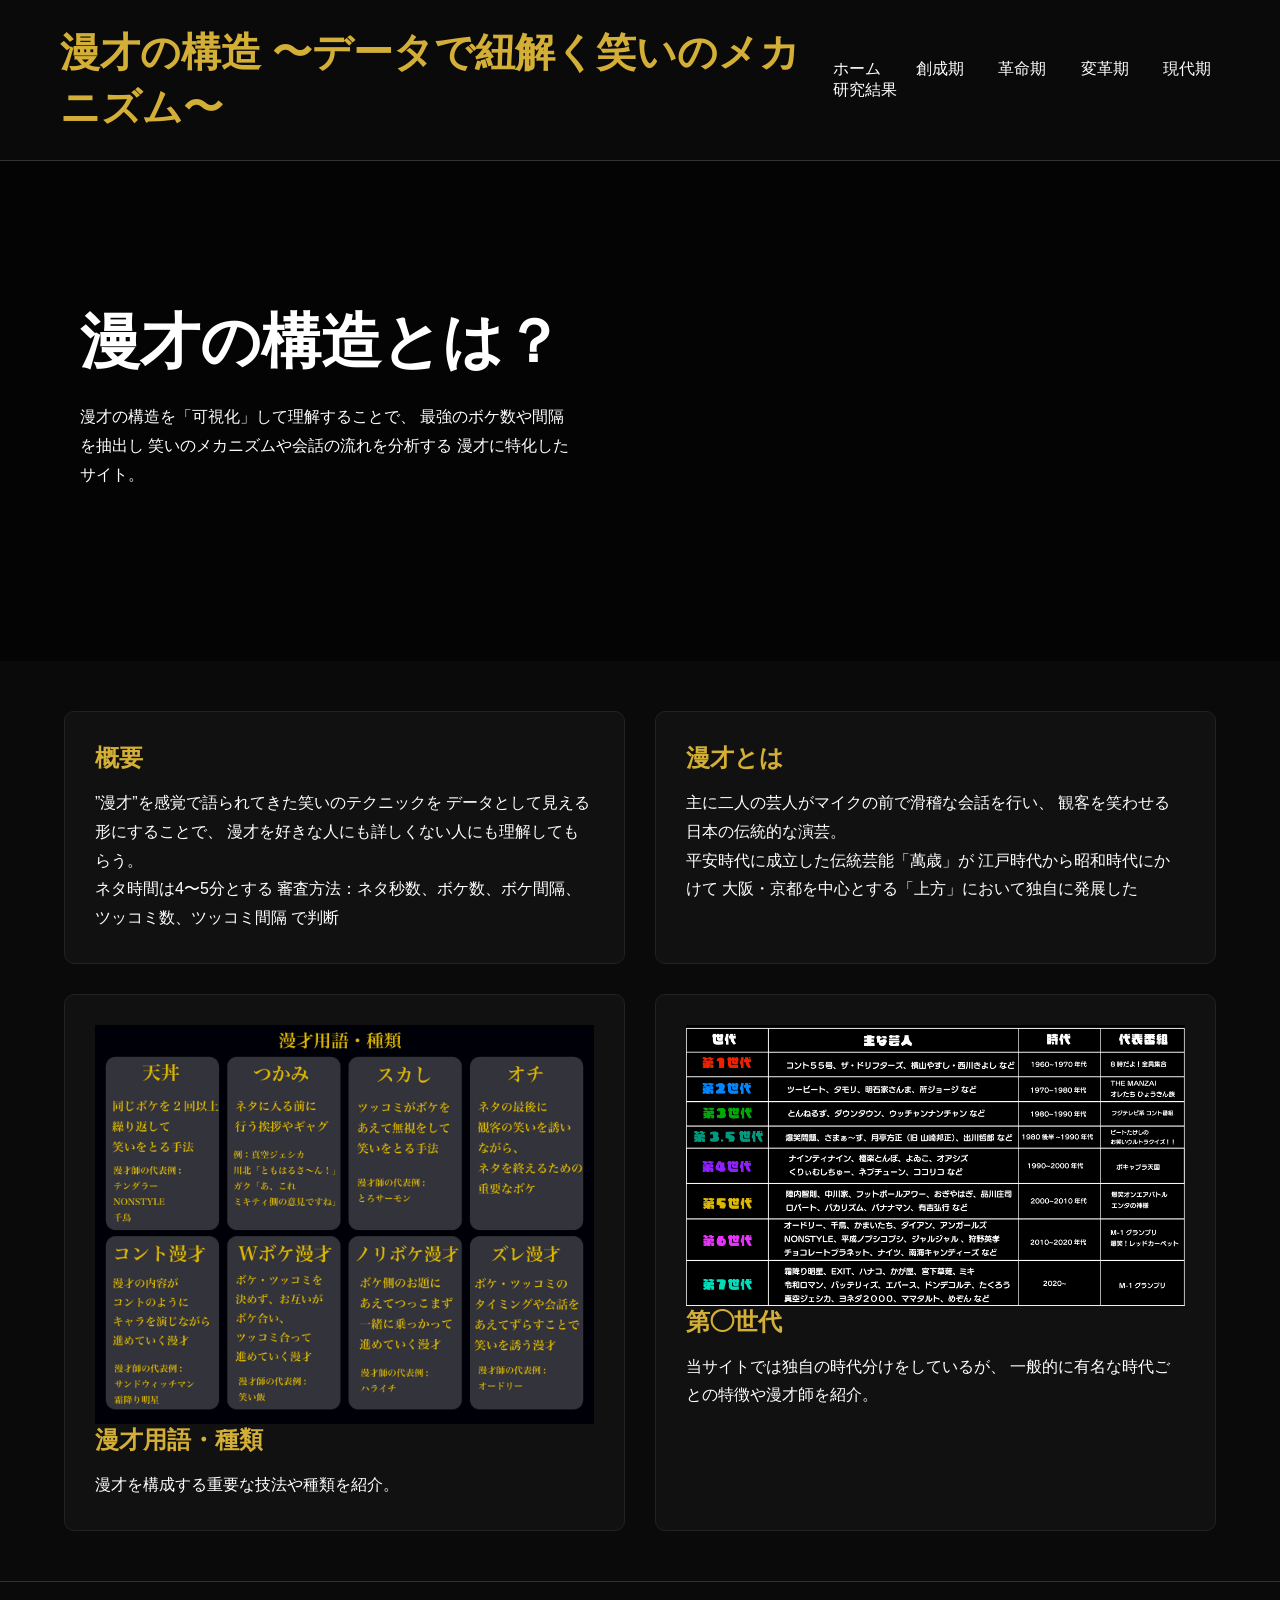
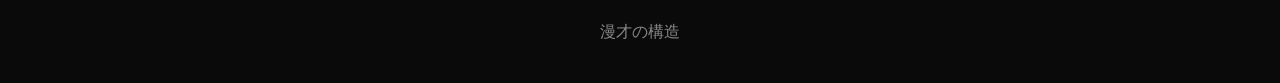
==== index.html @ 484b71a9 "Add files via upload" ====
<!DOCTYPE html>
<html lang="ja">
<head>
    <meta charset="UTF-8">
    <meta name="viewport" content="width=device-width, initial-scale=1.0">
    <title>漫才の構造</title>
    <link rel="stylesheet" href="style.css">
</head>

<body>
    <header>
        <h1>
            漫才の構造 
            〜データで紐解く笑いのメカニズム〜
        </h1>

        <nav>
            <a href="index.html">ホーム</a>
            <a href="souseiki.html">創成期</a>
            <a href="kakumeiki.html">革命期</a>
            <a href="henkakuki.html">変革期</a>
            <a href="gendaiki.html">現代期</a>
            <a href="kekka.html">研究結果</a>
        </nav>
    </header>

    <section class="hero">
        <div class="hero-text">
            <h2>漫才の構造とは？</h2>

            <p>
                漫才の構造を「可視化」して理解することで、
                最強のボケ数や間隔を抽出し
                笑いのメカニズムや会話の流れを分析する
                漫才に特化したサイト。
            </p>

        </div>
    </section>

    <main>
        <section class="card">
            <h2>概要</h2>

            <p>
                ”漫才”を感覚で語られてきた笑いのテクニックを
                データとして見える形にすることで、
                漫才を好きな人にも詳しくない人にも理解してもらう。
            </p>

            <p>
                ネタ時間は4〜5分とする
                審査方法：ネタ秒数、ボケ数、ボケ間隔、ツッコミ数、ツッコミ間隔 で判断
            </p>
        </section>

        <section class="card">
            <h2>漫才とは</h2>

            <p>
                主に二人の芸人がマイクの前で滑稽な会話を行い、
                観客を笑わせる日本の伝統的な演芸。
            </p>

            <p>
                平安時代に成立した伝統芸能「萬歳」が
                江戸時代から昭和時代にかけて
                大阪・京都を中心とする「上方」において独自に発展した

            </p>
        </section>

        <section class="card">
            <img src="種類.jpg" alt="漫才用語・種類"
                 oneclick="openImage(this.src)">
            <h2>漫才用語・種類</h2>

            <p>
                漫才を構成する重要な技法や種類を紹介。
            </p>
        </section>

        <section class="card">
            <img src="年表.jpg" alt="年表"
                 oneclick="openImage(this.src)">
            <h2>第◯世代</h2>

            <p>
                当サイトでは独自の時代分けをしているが、
                一般的に有名な時代ごとの特徴や漫才師を紹介。
            </p>
        </section>

        <div id="overlay" onclick="closeImage()">
        <img id="largeImage">
        </div>

        <script>
        function openImage(src){
        document.getElementById("largeImage").src = src;
        document.getElementById("overlay").style.display = "flex";
        }

        function closeImage(){
         document.getElementById("overlay").style.display = "none";
        }
        </script>

    </main>
    <footer>
        <p>漫才の構造</p>
    </footer>
</body>
</html>
---- style.css ----
*{
    margin:0;
    padding:0;
    box-sizing:border-box;
}

body{
    background-color:#0a0a0a;
    color:white;
    font-family:"Hiragino Sans", sans-serif;
}

header{
    display:flex;
    justify-content:space-between;
    align-items:center;

    padding:25px 60px;

    border-bottom:1px solid #333;
}

header h1{
    color:#d4af37;
    font-size:40px;
}

header h2{
    margin-top: 0;
    font-size: 20px;
    font-weight: normal;
    color: #d4af37;
}

nav a{
    color:white;
    text-decoration:none;
    margin-left:30px;
    transition:0.3s;
}

nav a:hover{
    color:#d4af37;
}

img{
    max-width:100%;
    height:auto;
    display:block;
}

.hero{
    height:500px;

    display:flex;
    align-items:center;

    padding-left:80px;

    background:
    linear-gradient(
        rgba(0,0,0,.6),
        rgba(0,0,0,.6)
    ),
    url("https://images.unsplash.com/photo-1507676184212-d03ab07a01bf");

    background-size:cover;
    background-position:center;
}

.hero h2{
    font-size:60px;
    margin-bottom:20px;
}

.hero p{
    width:500px;
    line-height:1.8;
    margin-bottom:30px;
}

button{
    background:#e60012;
    color:white;

    border:none;

    padding:15px 35px;

    font-size:16px;

    border-radius:5px;

    cursor:pointer;
}

main{
    width:90%;
    max-width:1200px;

    margin:50px auto;

    display:grid;
    grid-template-columns:repeat(2,1fr);
    gap:30px;
}

.card{
    background:#111;

    padding:30px;

    border:1px solid #222;

    border-radius:10px;

    transition:.3s;
}

.timeline{
    white-space: pre-wrap;
    line-height: 1.8;
}

.card:hover{
    transform:translateY(-5px);
    border-color:#d4af37;
}

.timeline-box {
    background: #000;
    color: white;
    border: 3px solid #ffd700;
    border-radius: 15px;
    padding: 20px;
    width: 80%;
    margin: 30px auto;
}

.timeline-box h2 {
    color: #ffd700;
    font-size: 32px;
}

table {
    width: 100%;
    border-collapse: collapse;
    margin-top: 20px;
}

th {
    color: #ffd700;
    border-bottom: 2px solid #ffd700;
    padding: 12px;
}

td {
    padding: 10px;
    border-bottom: 1px solid #555;
}

.boke {
    color: #ff6666;
}

.tsukkomi {
    color: #66ccff;
}

.intro {
    color: #99ff66;
}

.card h2{
    color:#d4af37;

    margin-bottom:15px;
}

.card h4 {
    margin-bottom: 15px;
}

img{
  cursor:pointer;
}

#overlay{
  display:none;
  position:fixed;
  top:0;
  left:0;
  width:100%;
  height:100%;
  background:rgba(0,0,0,0.8);
  justify-content:center;
  align-items:center;
  z-index:999;
}

#overlay img{
  max-width:90%;
  max-height:90%;
  border-radius:10px;
}

.card p{
    line-height:1.8;
}

footer{
    text-align:center;

    padding:40px;

    border-top:1px solid #333;

    color:#888;
}
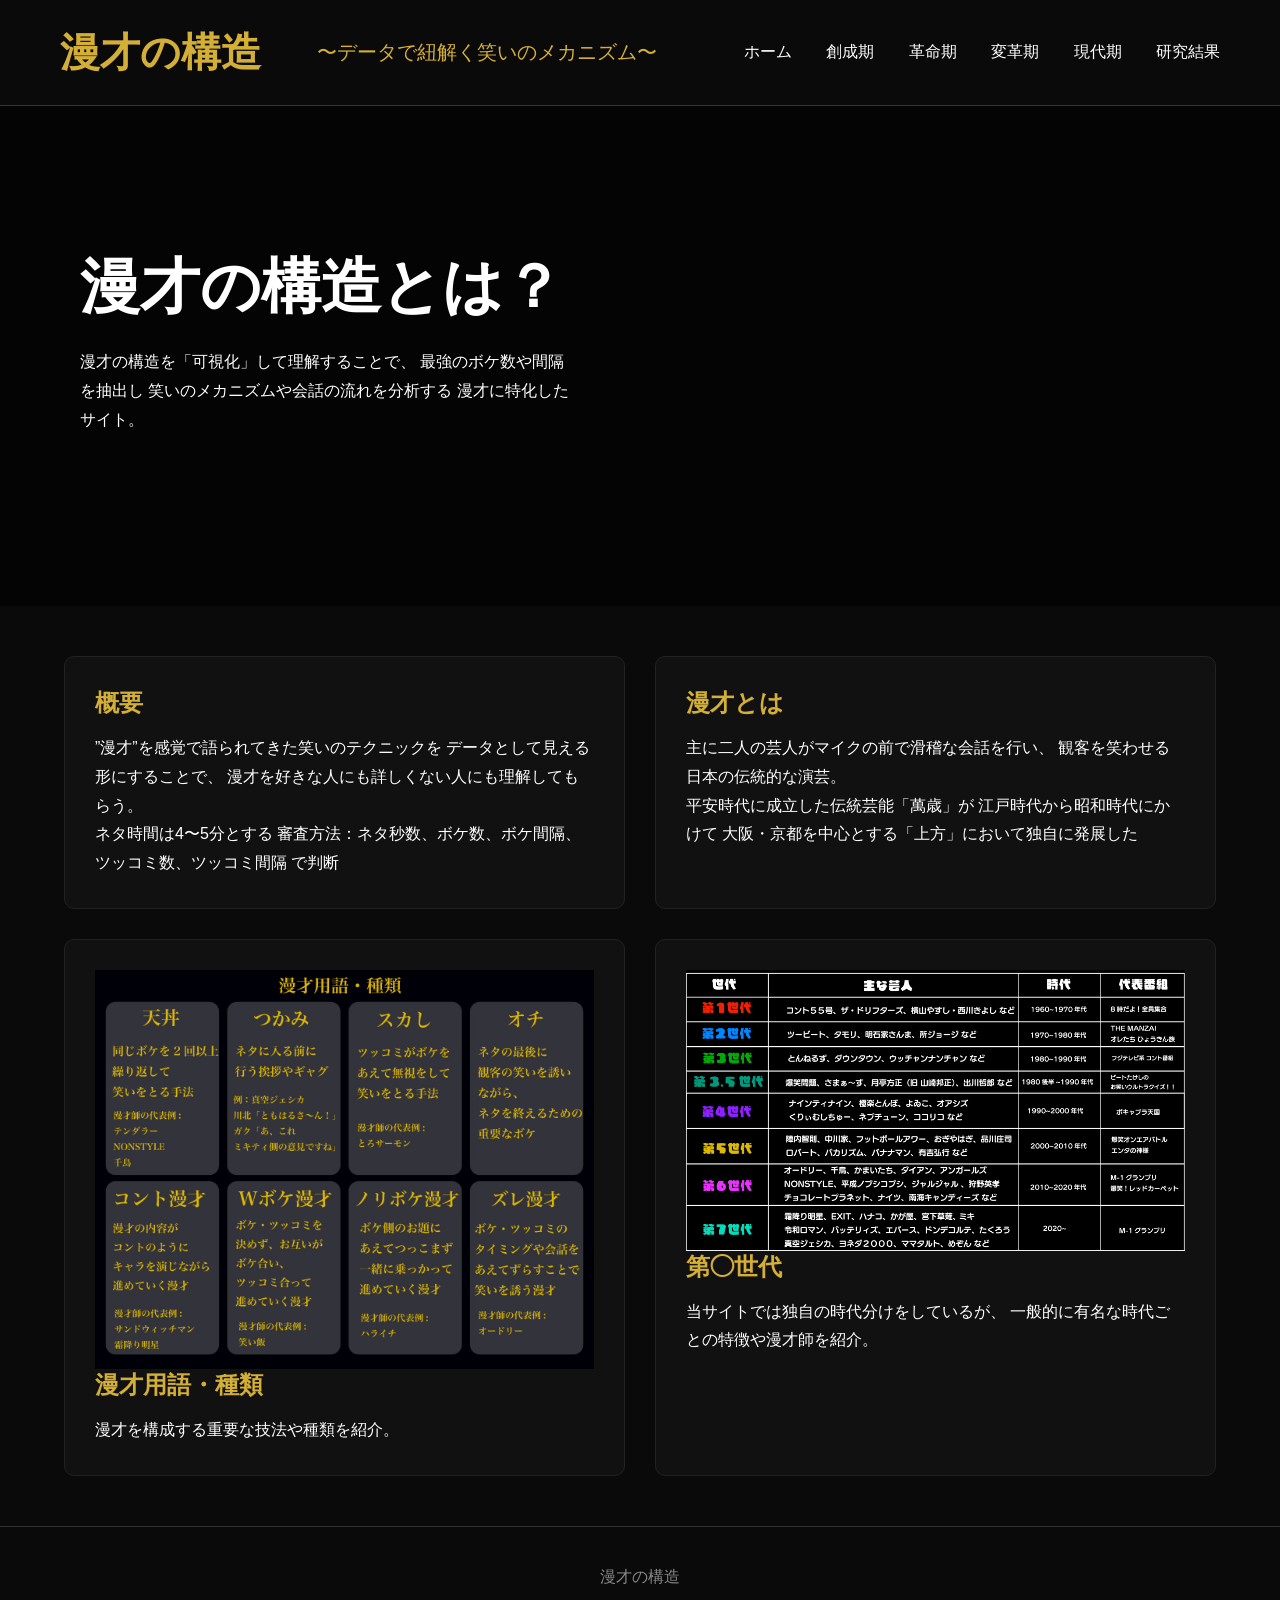
==== commit 2ce8b6ca: "Add files via upload" ====
--- a/index.html
+++ b/index.html
@@ -11,8 +11,10 @@
     <header>
         <h1>
             漫才の構造 
-            〜データで紐解く笑いのメカニズム〜
         </h1>
+        <h2>
+         〜データで紐解く笑いのメカニズム〜   
+        </h2>
 
         <nav>
             <a href="index.html">ホーム</a>
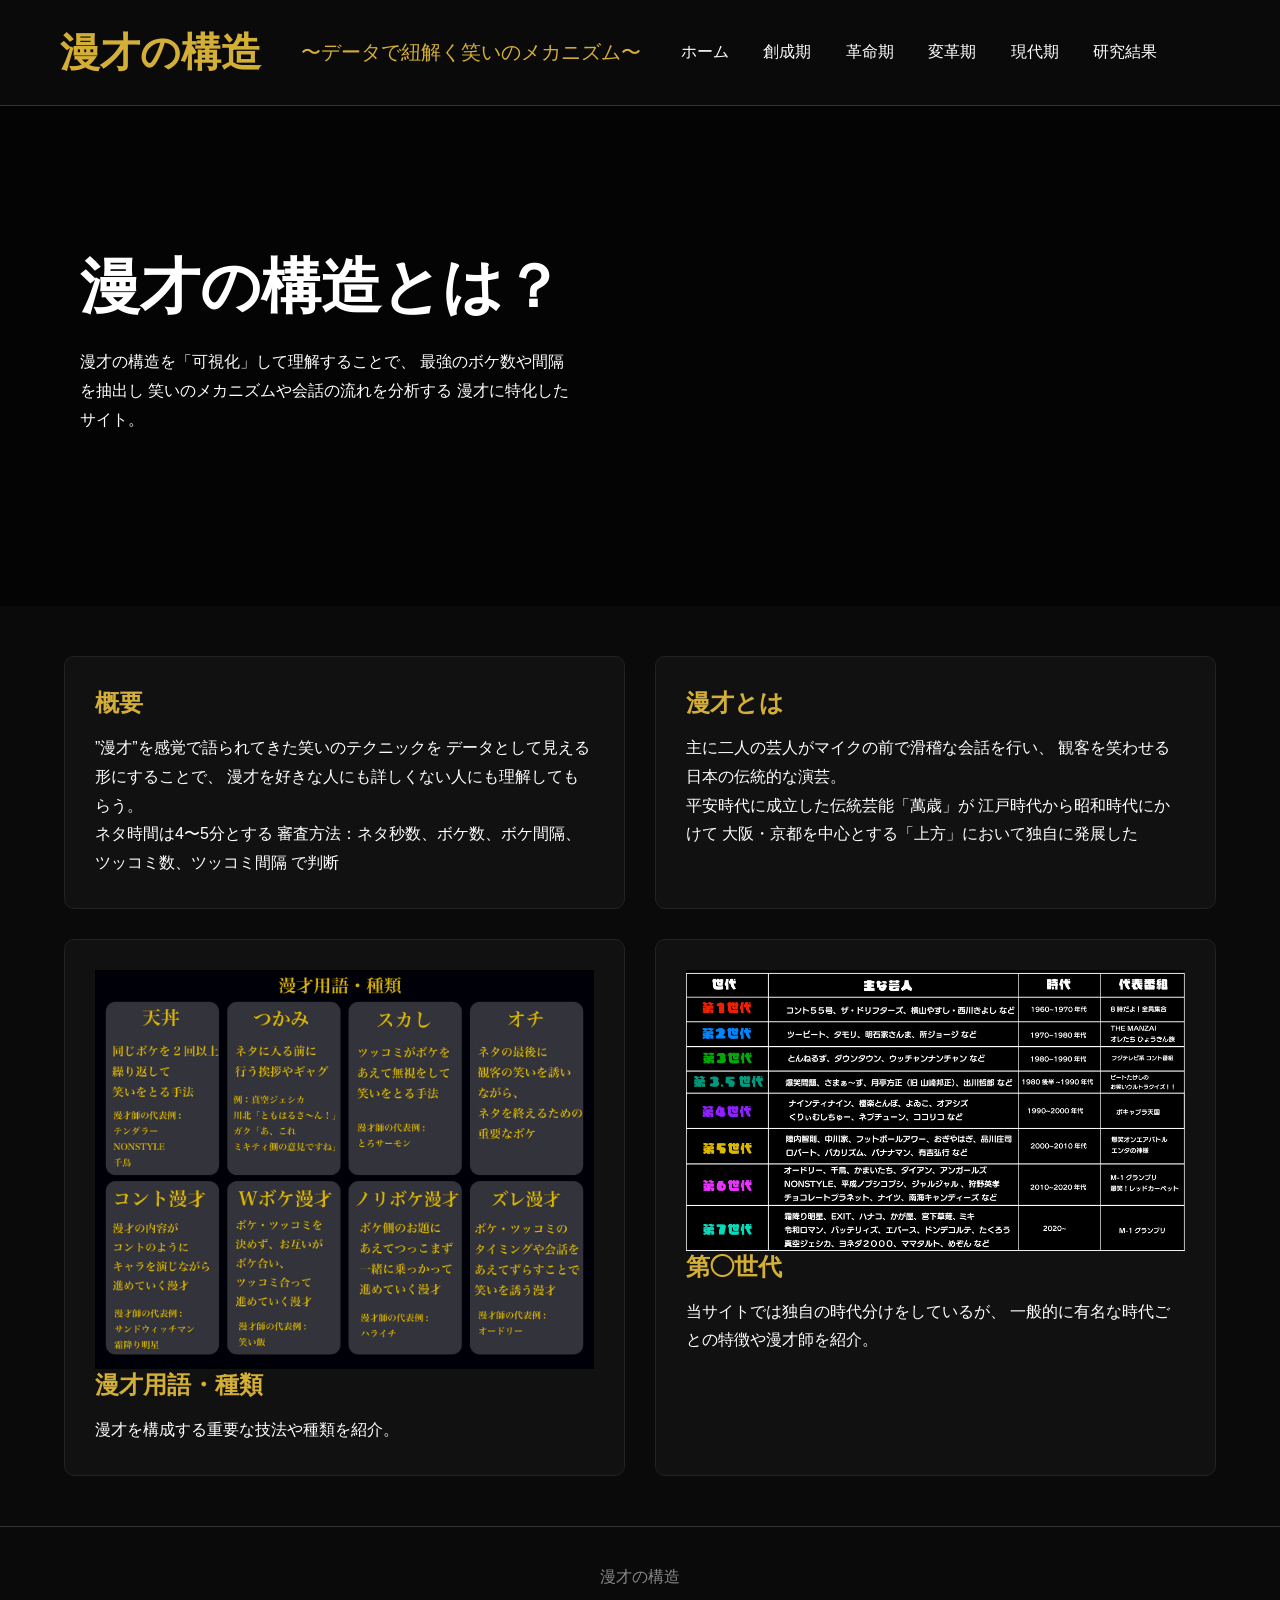
==== commit d2389377: "Add files via upload" ====
--- a/index.html
+++ b/index.html
@@ -9,12 +9,14 @@
 
 <body>
     <header>
+        <div class="title-area">
         <h1>
             漫才の構造 
         </h1>
         <h2>
          〜データで紐解く笑いのメカニズム〜   
         </h2>
+        </div>
 
         <nav>
             <a href="index.html">ホーム</a>
--- a/style.css
+++ b/style.css
@@ -12,12 +12,17 @@
 
 header{
     display:flex;
-    justify-content:space-between;
+    justify-content:flex-start;
     align-items:center;
-
+    gap:10px;
     padding:25px 60px;
-
     border-bottom:1px solid #333;
+}
+
+.title-area{
+    display: flex;
+    align-items: center;
+    gap:40px;
 }
 
 header h1{
@@ -208,6 +213,8 @@
     line-height:1.8;
 }
 
+
+
 footer{
     text-align:center;
 
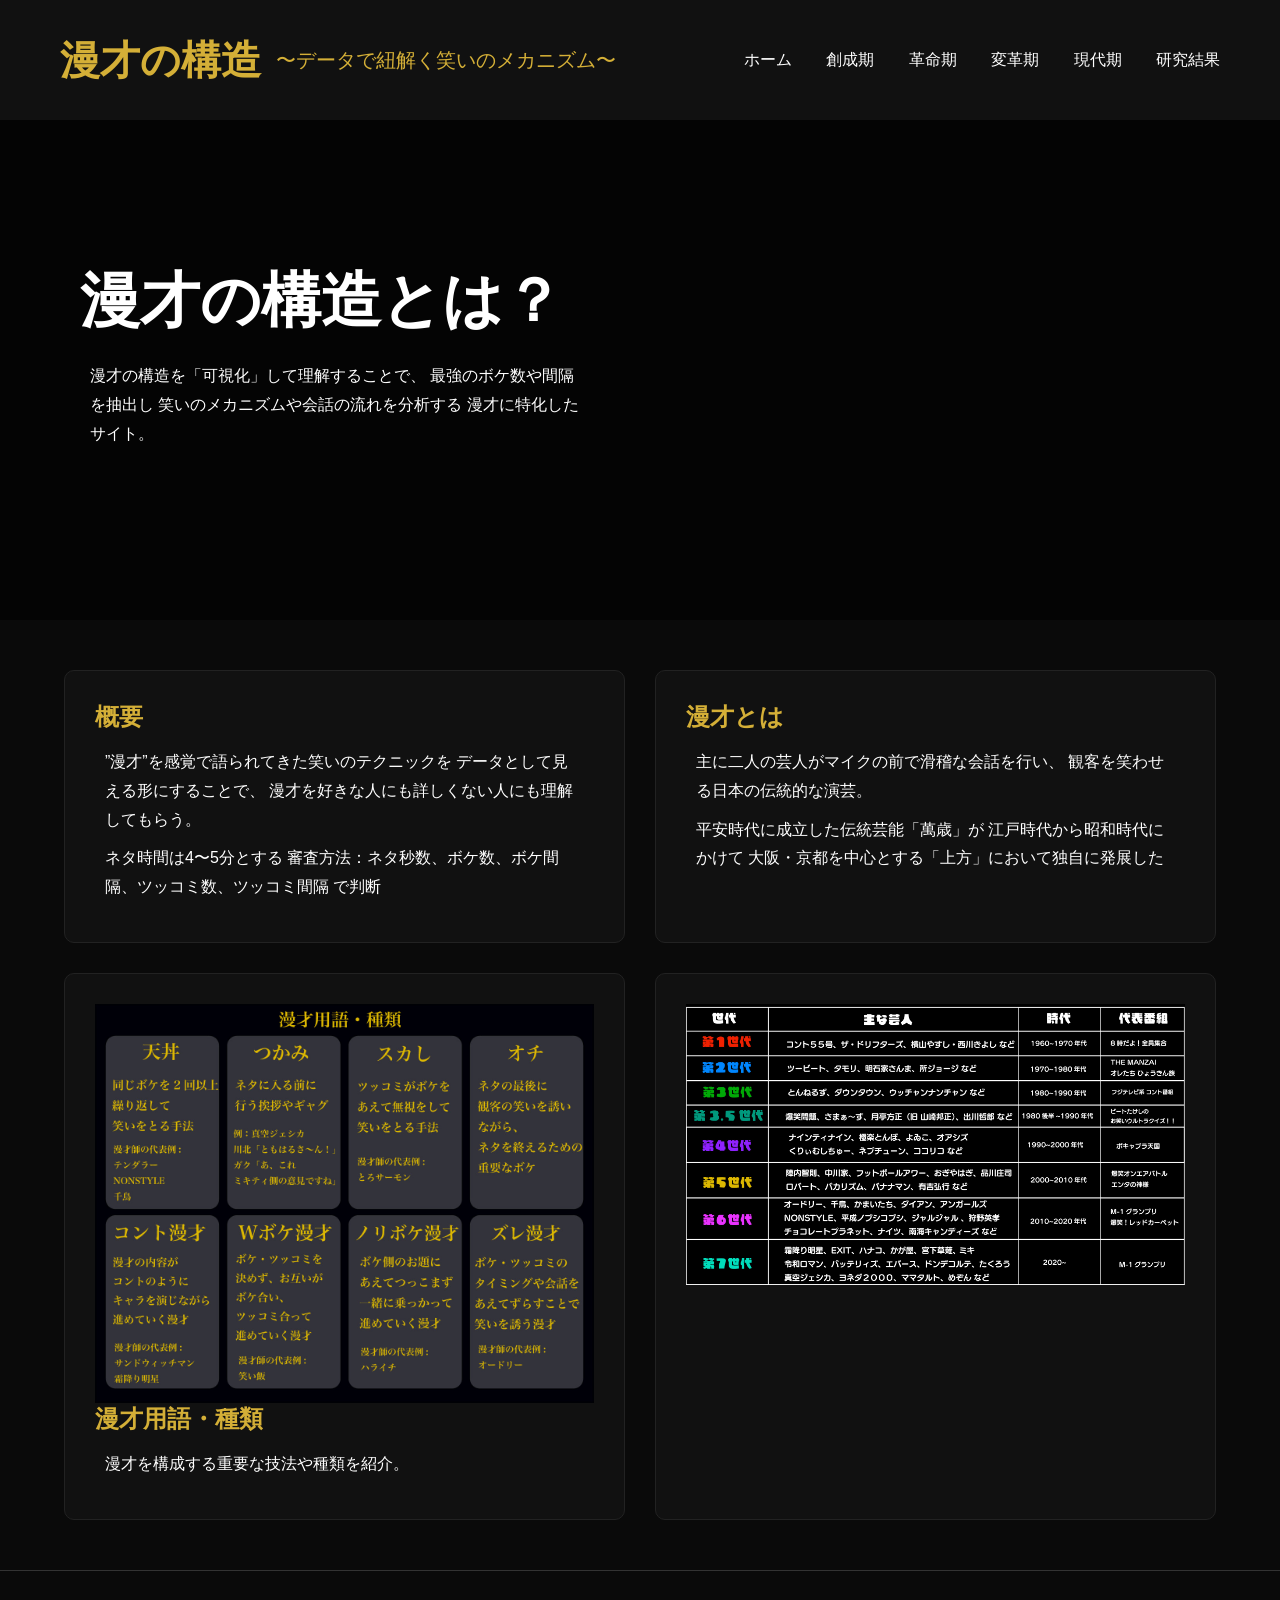
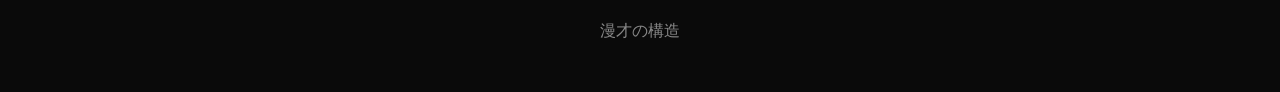
==== commit b438ffdf: "Add files via upload" ====
--- a/index.html
+++ b/index.html
@@ -75,8 +75,11 @@
         </section>
 
         <section class="card">
-            <img src="種類.jpg" alt="漫才用語・種類"
-                 oneclick="openImage(this.src)">
+            <img src="種類.jpg" alt="漫才用語・種類" class="zoom-image">
+            <div id="model" class="modal">
+                <span class="close">&times;</span>
+                <img id="modal-img">
+            </div>
             <h2>漫才用語・種類</h2>
 
             <p>
@@ -85,8 +88,10 @@
         </section>
 
         <section class="card">
-            <img src="年表.jpg" alt="年表"
-                 oneclick="openImage(this.src)">
+            <img src="年表.jpg" alt="年表" class="zoom-image">
+            <div id="model" class="modal">
+                <span class="close">&times;</span>
+                <img id="modal-img">
             <h2>第◯世代</h2>
 
             <p>
@@ -114,5 +119,28 @@
     <footer>
         <p>漫才の構造</p>
     </footer>
+    <script>
+const modal = document.getElementById("modal");
+const modalImg = document.getElementById("modal-img");
+const closeBtn = document.querySelector(".close");
+const images = document.querySelectorAll(".zoom-image");
+
+images.forEach(image => {
+    image.addEventListener("click", () => {
+        modal.style.display = "flex";
+        modalImg.src = image.src;
+    });
+});
+
+closeBtn.addEventListener("click", () => {
+    modal.style.display = "none";
+});
+
+modal.addEventListener("click", (e) => {
+    if (e.target === modal) {
+        modal.style.display = "none";
+    }
+});
+</script>
 </body>
 </html>
--- a/style.css
+++ b/style.css
@@ -11,18 +11,60 @@
 }
 
 header{
-    display:flex;
-    justify-content:flex-start;
-    align-items:center;
-    gap:10px;
-    padding:25px 60px;
-    border-bottom:1px solid #333;
+    display: flex;
+    justify-content: space-between;
+    align-items: center;
+    padding: 25px 60px;
+    min-height: 120px; /* 好きな高さに調整 */
+    background-color: #111;
 }
 
 .title-area{
     display: flex;
     align-items: center;
-    gap:40px;
+    gap: 15px;         /* タイトル同士の距離 */
+    margin-right: 80px; /* ナビとの距離 */
+}
+
+.zoom-image {
+    cursor: pointer;
+    transition: 0.3s;
+}
+
+.zoom-image:hover {
+    opacity: 0.8;
+}
+
+.modal {
+    display: none;
+    position: fixed;
+    z-index: 9999;
+    left: 0;
+    top: 0;
+    width: 100%;
+    height: 100%;
+    background-color: rgba(0, 0, 0, 0.8);
+    justify-content: center;
+    align-items: center;
+}
+
+.modal img {
+    max-width: 90%;
+    max-height: 90%;
+}
+
+.close {
+    position: absolute;
+    top: 20px;
+    right: 35px;
+    color: white;
+    font-size: 40px;
+    font-weight: bold;
+    cursor: pointer;
+}
+
+.close:hover {
+    opacity: 0.7;
 }
 
 header h1{
@@ -151,6 +193,10 @@
     width: 100%;
     border-collapse: collapse;
     margin-top: 20px;
+}
+
+p{
+    margin: 10px;
 }
 
 th {
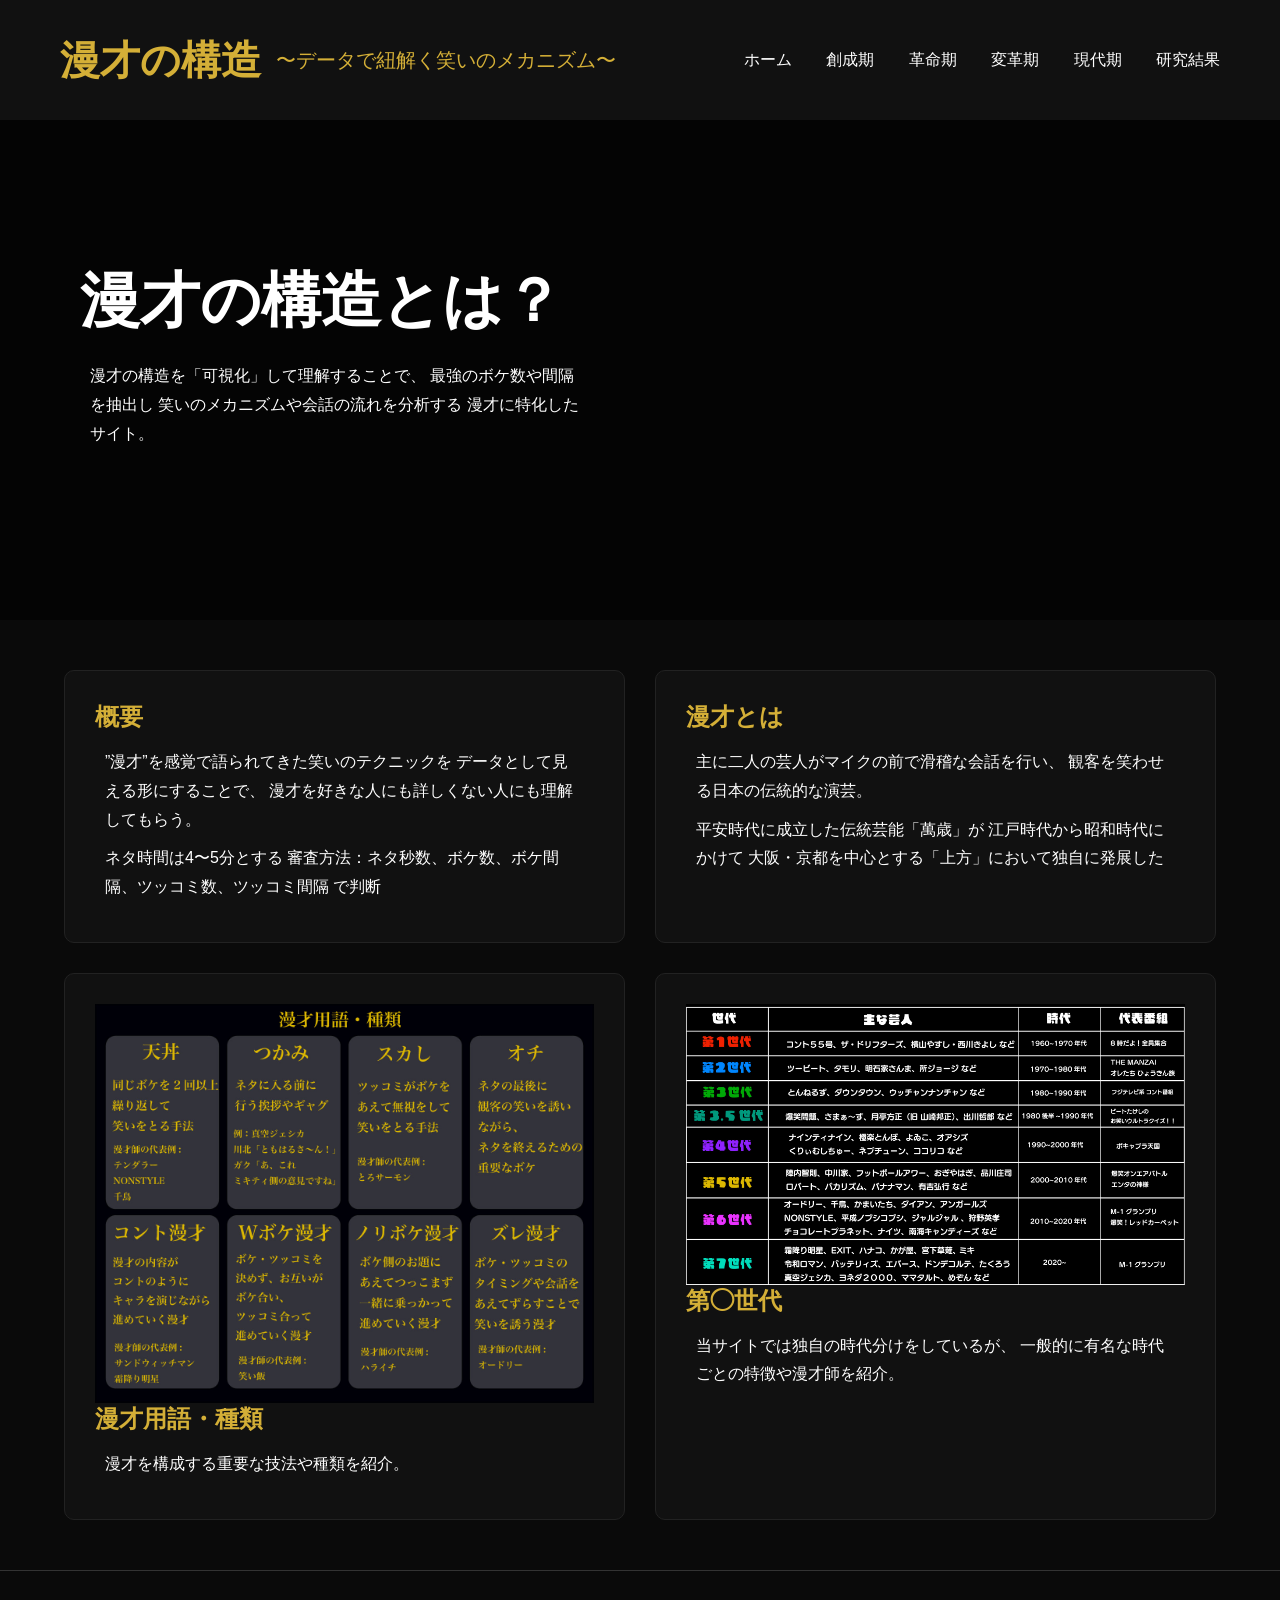
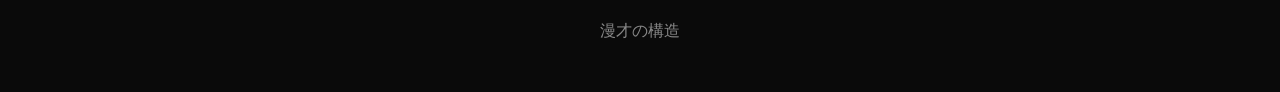
==== commit 9d9cc942: "Add files via upload" ====
--- a/index.html
+++ b/index.html
@@ -76,10 +76,6 @@
 
         <section class="card">
             <img src="種類.jpg" alt="漫才用語・種類" class="zoom-image">
-            <div id="model" class="modal">
-                <span class="close">&times;</span>
-                <img id="modal-img">
-            </div>
             <h2>漫才用語・種類</h2>
 
             <p>
@@ -88,13 +84,10 @@
         </section>
 
         <section class="card">
-            <img src="年表.jpg" alt="年表" class="zoom-image">
-            <div id="model" class="modal">
-                <span class="close">&times;</span>
-                <img id="modal-img">
+            <img src="年表.jpg" alt="年表" class="zoom-image">                                                                                                                                                                                                                                          
             <h2>第◯世代</h2>
 
-            <p>
+            <p>                                                                                                                                         
                 当サイトでは独自の時代分けをしているが、
                 一般的に有名な時代ごとの特徴や漫才師を紹介。
             </p>
@@ -119,6 +112,12 @@
     <footer>
         <p>漫才の構造</p>
     </footer>
+
+    <div id="modal" class="modal">
+        <span class="close">&times;</span>
+        <img id="modal-img">
+    </div>
+
     <script>
 const modal = document.getElementById("modal");
 const modalImg = document.getElementById("modal-img");
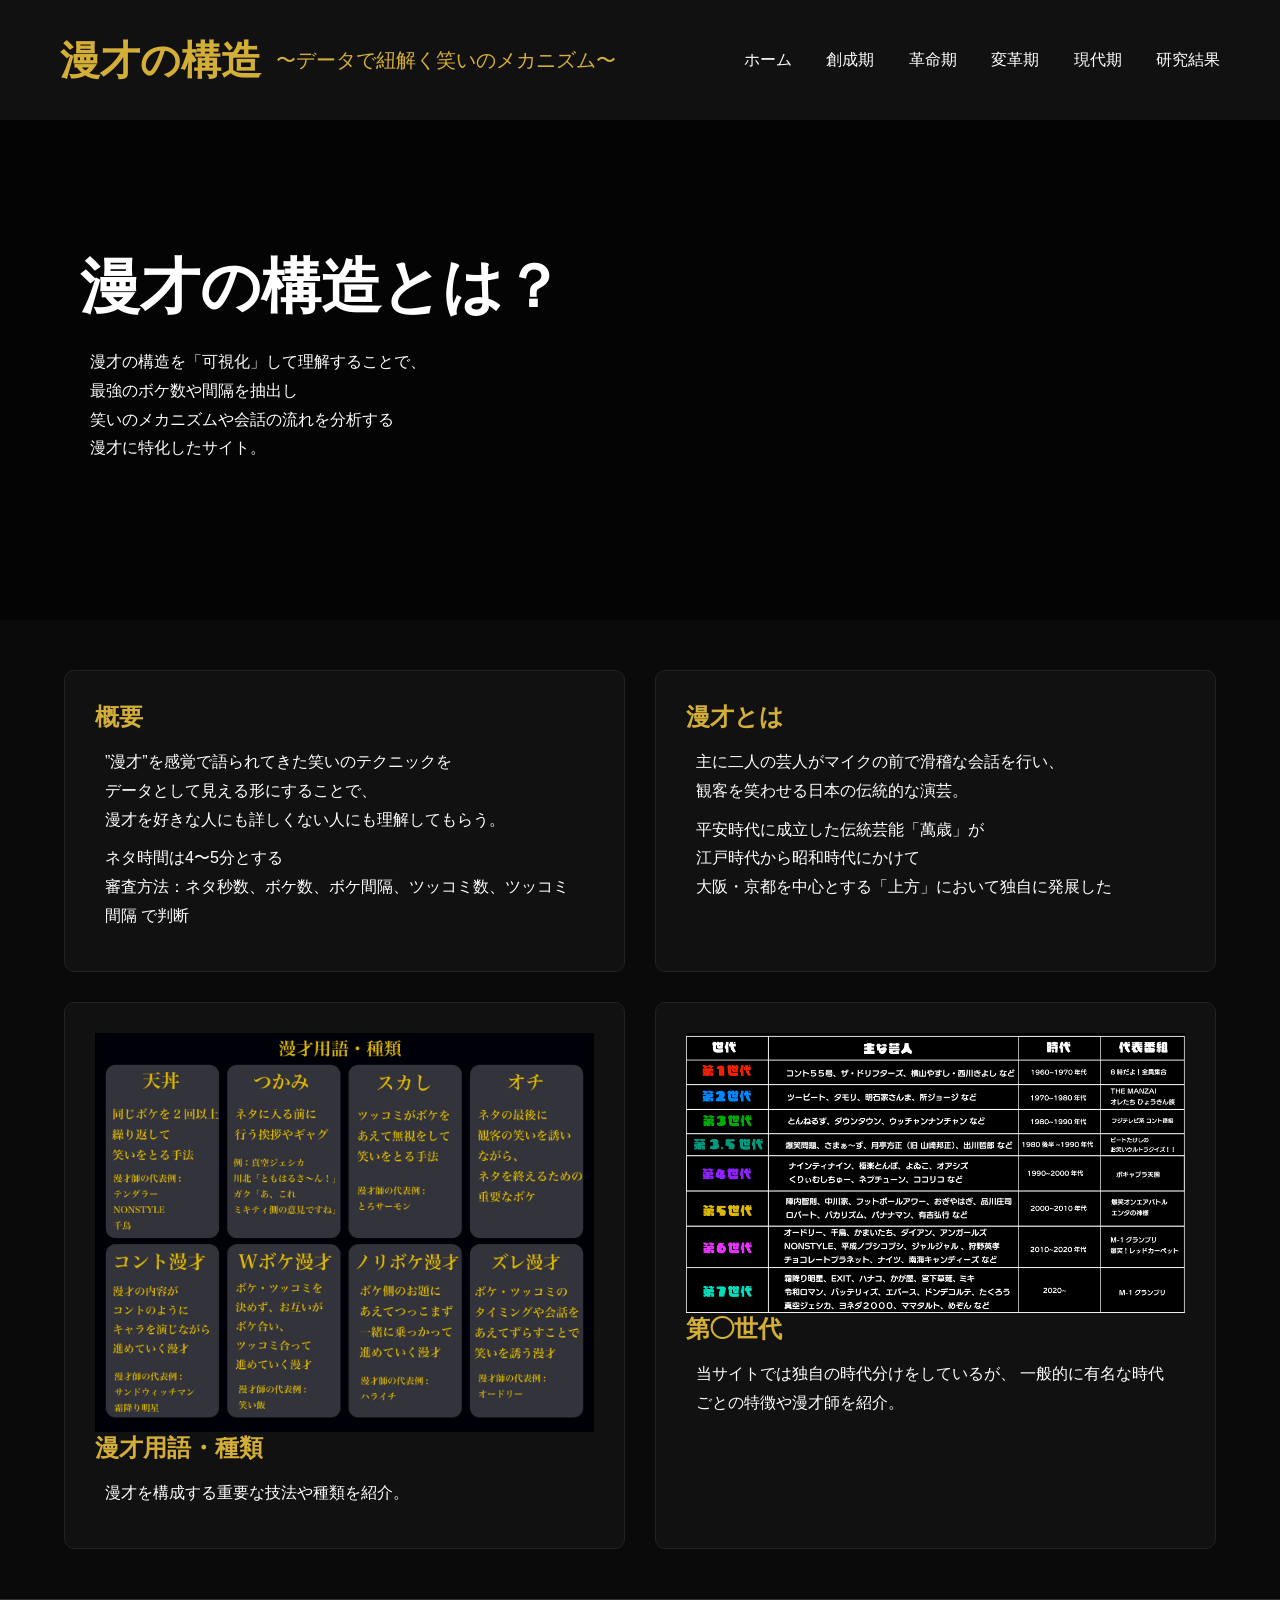
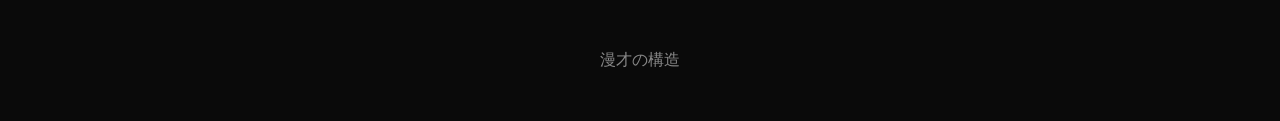
==== commit d33c31b6: "Add files via upload" ====
--- a/index.html
+++ b/index.html
@@ -33,10 +33,10 @@
             <h2>漫才の構造とは？</h2>
 
             <p>
-                漫才の構造を「可視化」して理解することで、
-                最強のボケ数や間隔を抽出し
-                笑いのメカニズムや会話の流れを分析する
-                漫才に特化したサイト。
+                漫才の構造を「可視化」して理解することで、<br>
+                最強のボケ数や間隔を抽出し<br>
+                笑いのメカニズムや会話の流れを分析する<br>
+                漫才に特化したサイト。<br>
             </p>
 
         </div>
@@ -47,14 +47,14 @@
             <h2>概要</h2>
 
             <p>
-                ”漫才”を感覚で語られてきた笑いのテクニックを
-                データとして見える形にすることで、
-                漫才を好きな人にも詳しくない人にも理解してもらう。
+                ”漫才”を感覚で語られてきた笑いのテクニックを<br>
+                データとして見える形にすることで、<br>
+                漫才を好きな人にも詳しくない人にも理解してもらう。<br>
             </p>
 
             <p>
-                ネタ時間は4〜5分とする
-                審査方法：ネタ秒数、ボケ数、ボケ間隔、ツッコミ数、ツッコミ間隔 で判断
+                ネタ時間は4〜5分とする<br>
+                審査方法：ネタ秒数、ボケ数、ボケ間隔、ツッコミ数、ツッコミ間隔 で判断<br>
             </p>
         </section>
 
@@ -62,14 +62,14 @@
             <h2>漫才とは</h2>
 
             <p>
-                主に二人の芸人がマイクの前で滑稽な会話を行い、
-                観客を笑わせる日本の伝統的な演芸。
+                主に二人の芸人がマイクの前で滑稽な会話を行い、<br>
+                観客を笑わせる日本の伝統的な演芸。<br>
             </p>
 
             <p>
-                平安時代に成立した伝統芸能「萬歳」が
-                江戸時代から昭和時代にかけて
-                大阪・京都を中心とする「上方」において独自に発展した
+                平安時代に成立した伝統芸能「萬歳」が<br>
+                江戸時代から昭和時代にかけて<br>
+                大阪・京都を中心とする「上方」において独自に発展した<br>
 
             </p>
         </section>
--- a/style.css
+++ b/style.css
@@ -96,6 +96,46 @@
     display:block;
 }
 
+.modal {
+    display: none;
+    position: fixed;
+    inset: 0;
+    background: rgba(0,0,0,0.8);
+    z-index: 9999;
+
+    justify-content: center;
+    align-items: center;
+}
+
+#modal-img {
+    max-width: 85%;
+    max-height: 85%;
+    border-radius: 10px;
+    box-shadow: 0 0 30px rgba(0,0,0,0.5);
+
+    animation: popup 0.25s ease;
+}
+
+@keyframes popup {
+    from {
+        transform: scale(0.8);
+        opacity: 0;
+    }
+    to {
+        transform: scale(1);
+        opacity: 1;
+    }
+}
+
+.close {
+    position: absolute;
+    top: 20px;
+    right: 30px;
+    color: white;
+    font-size: 40px;
+    cursor: pointer;
+}
+
 .hero{
     height:500px;
 
